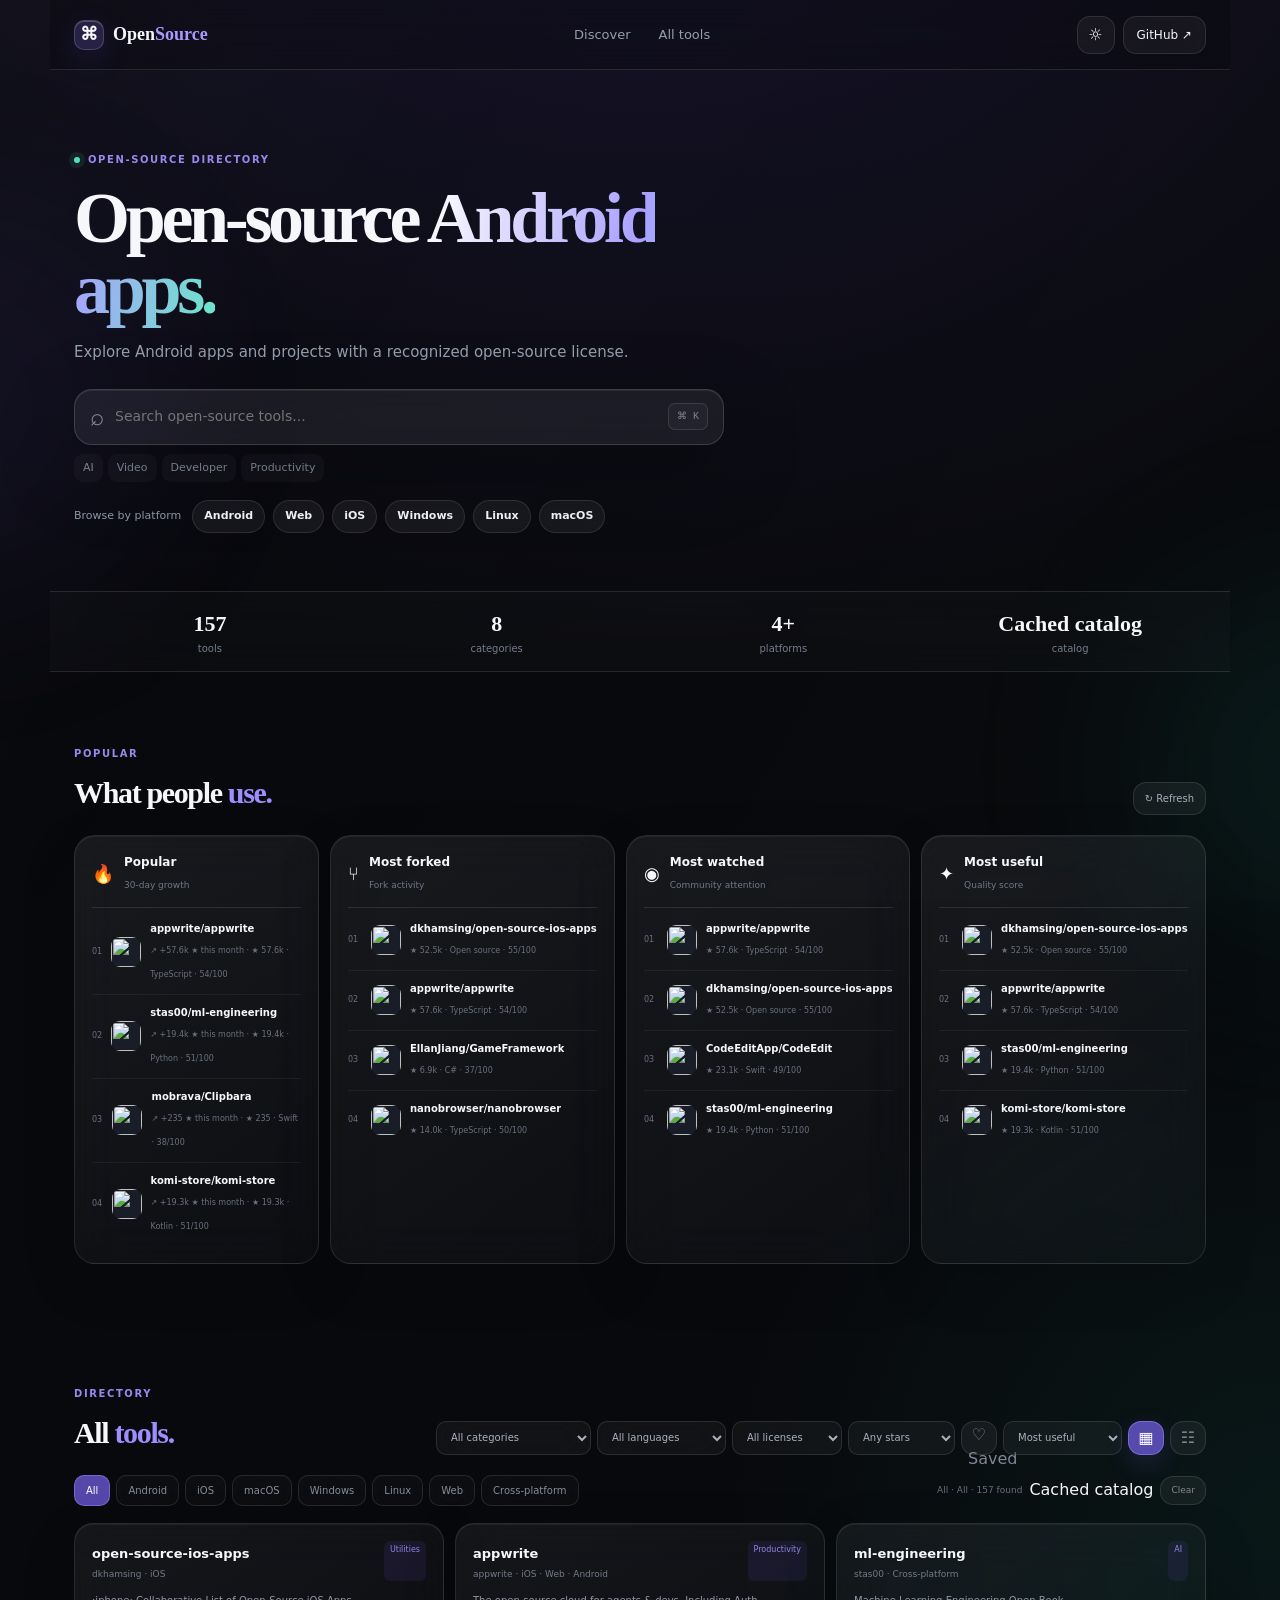
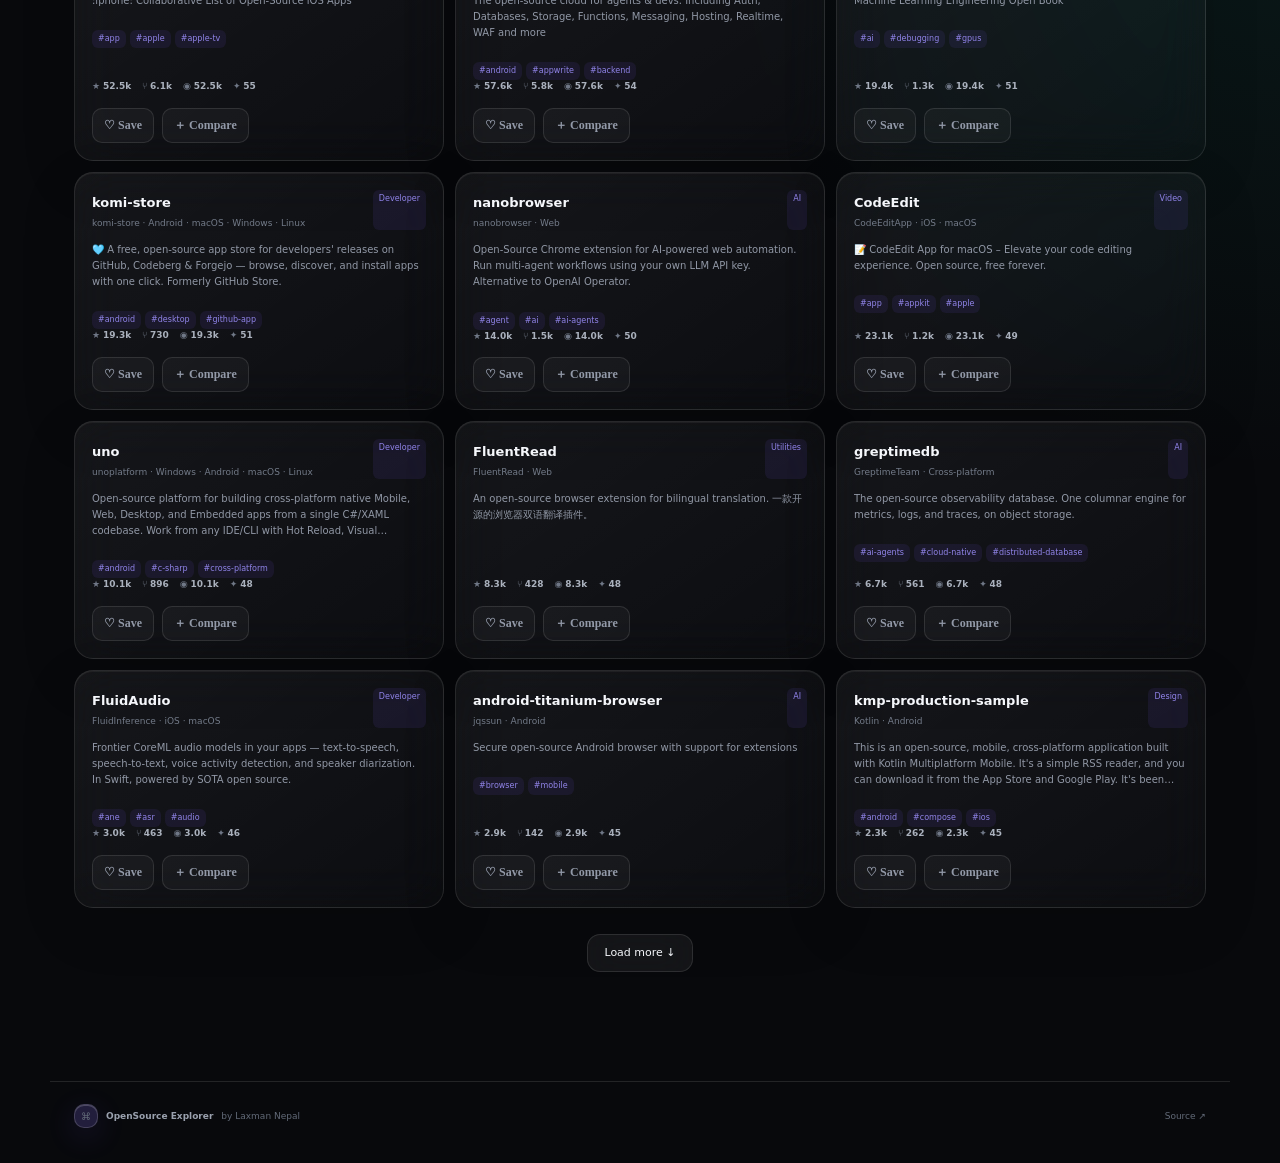
==== android/index.html @ 1f995a2f "feat: add dedicated Android open-source directory page" ====
<!doctype html><html lang="en"><head><meta charset="UTF-8"><meta name="viewport" content="width=device-width,initial-scale=1"><meta name="theme-color" content="#08090c"><meta name="description" content="Explore Android apps and projects with a recognized open-source license."><title>Open-source Android apps — Open Source Explorer</title><link rel="canonical" href="https://laxmannepal.com.np/Open-Source/android/"><link rel="manifest" href="../manifest.webmanifest"><link rel="icon" href="../icon.svg" type="image/svg+xml"><link rel="stylesheet" href="../styles.css"></head><body><div class="ambient ambient-a"></div><div class="ambient ambient-b"></div><header class="topbar"><a class="brand" href="#top"><span class="brand-mark">⌘</span><span>Open<span>Source</span></span></a><nav class="nav desktop-only"><a href="#discover">Discover</a><a href="#all-tools">All tools</a></nav><div class="top-actions"><button id="themeBtn" class="icon-btn" title="Toggle theme">☼</button><a class="github-btn" href="https://github.com/LaxmanNepal/Open-Source" target="_blank" rel="noopener">GitHub ↗</a></div></header><main id="top"><section class="hero" id="discover"><div class="hero-copy"><div class="eyebrow"><span class="pulse"></span> OPEN-SOURCE DIRECTORY</div><h1>Open-source <em>Android apps.</em></h1><p>Explore Android apps and projects with a recognized open-source license.</p><div class="hero-search"><span>⌕</span><input id="searchInput" type="search" placeholder="Search open-source tools..." autocomplete="off"><kbd>⌘ K</kbd></div><div class="quick-tags"><button data-query="AI">AI</button><button data-query="video editing">Video</button><button data-query="developer tools">Developer</button><button data-query="productivity">Productivity</button></div><div class="platform-shortcuts" aria-label="Browse by platform"><span>Browse by platform</span><a href="../android/">Android</a><a href="../web/">Web</a><a href="../ios/">iOS</a><a href="../windows/">Windows</a><a href="../linux/">Linux</a><a href="../macos/">macOS</a></div></div></section><section class="stats-strip"><div><strong id="repoCount">—</strong><span>tools</span></div><div><strong id="categoryCount">—</strong><span>categories</span></div><div><strong>4+</strong><span>platforms</span></div><div><strong id="updateTime">Loading</strong><span>catalog</span></div></section><section class="section spotlight"><div class="section-head"><div><span class="section-kicker">POPULAR</span><h2>What people <span>use.</span></h2></div><button class="refresh" id="refreshBtn">↻ Refresh</button></div><div class="signal-grid"><article class="signal-card"><div class="signal-title"><span>🔥</span><div><b>Popular</b><small>Top repositories</small></div></div><div id="monthlyList" class="mini-list"></div></article><article class="signal-card"><div class="signal-title"><span>⑂</span><div><b>Most forked</b><small>Fork activity</small></div></div><div id="forkList" class="mini-list"></div></article><article class="signal-card"><div class="signal-title"><span>◉</span><div><b>Most watched</b><small>Community attention</small></div></div><div id="watchList" class="mini-list"></div></article><article class="signal-card"><div class="signal-title"><span>✦</span><div><b>Most useful</b><small>Quality score</small></div></div><div id="starList" class="mini-list"></div></article></div></section><section class="section" id="all-tools"><div class="section-head"><div><span class="section-kicker">DIRECTORY</span><h2>All <span>tools.</span></h2></div><div class="view-actions"><select id="categorySelect"><option value="All">All categories</option></select><select id="languageSelect"><option value="All">All languages</option></select><select id="licenseSelect"><option value="All">All licenses</option></select><select id="starsSelect"><option value="All">Any stars</option></select><button id="savedBtn" class="view-btn">♡ Saved</button><select id="sortSelect"><option value="useful">Most useful</option><option value="stars">Most starred</option><option value="updated">Recently active</option><option value="forks">Most forked</option><option value="watchers">Most watched</option></select><button id="gridBtn" class="view-btn active">▦</button><button id="listBtn" class="view-btn">☷</button></div></div><div class="filterbar"><div id="platformFilters" class="filter-group"></div><div id="activeFilter" class="active-filter">All tools</div><span id="sourceBadge" class="source-badge">Loading</span><button id="clearFilters" class="clear-filter">Clear</button></div><div id="directory" class="directory-grid"></div><div id="loadMoreWrap" class="load-more-wrap"><button id="loadMore" class="load-more">Load more <span>↓</span></button></div><div id="emptyState" class="empty-state hidden"><div>⌕</div><h3>No tools found</h3><p>Try another search or clear your filters.</p></div></section></main><footer><div class="footer-brand"><span class="brand-mark">⌘</span><b>OpenSource Explorer</b><span>by Laxman Nepal</span></div><a href="https://github.com/LaxmanNepal/Open-Source" target="_blank" rel="noopener">Source ↗</a></footer><div id="toast" class="toast"></div><script src="../catalog-bootstrap.js"></script><script src="../app.js"></script><script src="../enhancements.js"></script><script src="../analytics.js"></script><script>if('serviceWorker'in navigator)window.addEventListener('load',()=>navigator.serviceWorker.register('../sw.js').catch(()=>{}));</script></body></html>
---- styles.css ----
:root{--bg:#08090c;--panel:rgba(255,255,255,.055);--panel2:rgba(255,255,255,.08);--text:#f5f7fb;--muted:#9299a8;--line:rgba(255,255,255,.11);--accent:#9a87ff;--accent2:#5ee7c4;--shadow:0 24px 80px rgba(0,0,0,.28);--radius:24px}*{box-sizing:border-box}html{scroll-behavior:smooth}body{margin:0;background:radial-gradient(circle at 50% -15%,rgba(124,92,255,.16),transparent 34%),radial-gradient(circle at 100% 55%,rgba(25,211,174,.07),transparent 28%),var(--bg);color:var(--text);font-family:Inter,system-ui,sans-serif;line-height:1.5}body:before{content:"";position:fixed;inset:0;pointer-events:none;background:linear-gradient(120deg,rgba(255,255,255,.018),transparent 35%,rgba(255,255,255,.012));z-index:-2}button,input,select{font:inherit}button{cursor:pointer;color:inherit}a{color:inherit;text-decoration:none}.ambient{position:fixed;width:360px;height:360px;border-radius:50%;filter:blur(110px);opacity:.09;pointer-events:none;z-index:-1}.ambient-a{background:#7c5cff;left:-220px;top:25%}.ambient-b{background:#00c8a0;right:-220px;top:65%}.topbar{height:70px;display:flex;align-items:center;justify-content:space-between;max-width:1180px;margin:auto;padding:0 24px;border-bottom:1px solid var(--line);background:rgba(8,9,12,.28);backdrop-filter:blur(24px);-webkit-backdrop-filter:blur(24px)}.brand{display:flex;align-items:center;gap:9px;font-family:'Space Grotesk';font-weight:700;font-size:18px}.brand>span:last-child span{color:#a99aff}.brand-mark{display:grid;place-items:center;width:30px;height:30px;border:1px solid rgba(255,255,255,.16);border-radius:10px;background:rgba(139,117,255,.2);box-shadow:inset 0 1px rgba(255,255,255,.2),0 8px 30px rgba(124,92,255,.16)}.nav{display:flex;gap:28px;color:#969dac;font-size:13px}.nav a:hover{color:#fff}.top-actions{display:flex;gap:8px;align-items:center}.icon-btn,.github-btn,.refresh,.view-btn,.load-more,.clear-filter{background:rgba(255,255,255,.055);border:1px solid var(--line);border-radius:13px;backdrop-filter:blur(18px);-webkit-backdrop-filter:blur(18px)}.icon-btn{width:38px;height:38px}.github-btn{padding:9px 13px;font-size:12px}.hero{max-width:1180px;margin:0 auto;padding:82px 24px 58px;min-height:405px;display:flex;align-items:center}.hero-copy{width:100%;max-width:790px}.eyebrow,.section-kicker{font-size:10px;font-weight:800;letter-spacing:.16em;color:#9789ed}.eyebrow{display:flex;align-items:center;gap:8px}.pulse{width:6px;height:6px;border-radius:50%;background:#4ce1bc;box-shadow:0 0 0 5px rgba(76,225,188,.09)}h1{font-family:'Space Grotesk';font-size:clamp(44px,6vw,72px);line-height:.98;letter-spacing:-.06em;margin:16px 0 16px;max-width:720px}h1 em{font-style:normal;background:linear-gradient(100deg,#fff,#aaa0ff 58%,#6ce5ca);-webkit-background-clip:text;color:transparent}.hero-copy>p{max-width:570px;color:#969eac;font-size:15px;line-height:1.65;margin:0}.hero-search{margin-top:24px;max-width:650px;height:56px;border:1px solid rgba(255,255,255,.15);background:rgba(255,255,255,.065);border-radius:18px;display:flex;align-items:center;padding:0 15px;box-shadow:var(--shadow),inset 0 1px rgba(255,255,255,.07);backdrop-filter:blur(25px) saturate(135%);-webkit-backdrop-filter:blur(25px) saturate(135%)}.hero-search>span{font-size:24px;color:#89919f}.hero-search input{flex:1;border:0;outline:0;background:transparent;color:#fff;padding:0 11px;font-size:14px}.hero-search kbd{font-size:10px;color:#7e8795;border:1px solid var(--line);border-radius:7px;padding:5px 8px;background:rgba(255,255,255,.035)}.quick-tags{display:flex;gap:5px;flex-wrap:wrap;margin-top:9px}.quick-tags button{background:rgba(255,255,255,.035);border:1px solid transparent;color:#858d9c;font-size:11px;padding:5px 8px;border-radius:9px}.quick-tags button:hover{color:#fff;border-color:var(--line);background:rgba(255,255,255,.07)}.stats-strip{max-width:1180px;margin:0 auto 10px;padding:15px 24px;border-top:1px solid var(--line);border-bottom:1px solid var(--line);display:grid;grid-template-columns:repeat(4,1fr);gap:15px;background:rgba(255,255,255,.018);backdrop-filter:blur(18px);-webkit-backdrop-filter:blur(18px)}.stats-strip div{display:flex;flex-direction:column;align-items:center}.stats-strip strong{font-family:'Space Grotesk';font-size:22px}.stats-strip span{color:#747d8c;font-size:10px;margin-top:1px}.section{max-width:1180px;margin:0 auto;padding:58px 24px}.section-head{display:flex;justify-content:space-between;align-items:end;gap:20px;margin-bottom:20px}.section-head h2{font-family:'Space Grotesk';font-size:30px;letter-spacing:-.045em;margin:6px 0 0}.section-head h2 span{color:#9d8dff}.section-head>p{color:#7e8694;max-width:400px;font-size:12px}.signal-grid{display:grid;grid-template-columns:repeat(4,1fr);gap:11px}.signal-card,.repo-card{border:1px solid rgba(255,255,255,.105);background:linear-gradient(145deg,rgba(255,255,255,.07),rgba(255,255,255,.025));border-radius:21px;box-shadow:inset 0 1px rgba(255,255,255,.055),0 18px 55px rgba(0,0,0,.13);backdrop-filter:blur(24px) saturate(125%);-webkit-backdrop-filter:blur(24px) saturate(125%)}.signal-card{padding:17px;min-height:245px}.signal-title{display:flex;gap:10px;align-items:center;padding-bottom:12px;border-bottom:1px solid var(--line)}.signal-title>span{font-size:18px}.signal-title b{display:block;font-size:12px}.signal-title small{color:#707887;font-size:9px}.mini-list{padding-top:3px}.mini-item{display:flex;gap:9px;align-items:center;padding:10px 0;border-bottom:1px solid rgba(255,255,255,.055)}.mini-item:last-child{border:0}.rank{font-size:9px;color:#646d7c;width:14px}.mini-avatar{width:30px;height:30px;border-radius:9px;background:#191d28;object-fit:cover}.mini-item>div:nth-child(3){min-width:0}.mini-item b{display:block;font-size:10px;white-space:nowrap;overflow:hidden;text-overflow:ellipsis}.mini-item span{font-size:8px;color:#69717f}.loading{height:38px;border-radius:10px;background:linear-gradient(90deg,rgba(255,255,255,.03),rgba(255,255,255,.08),rgba(255,255,255,.03));margin:7px 0;animation:shimmer 1.3s infinite}@keyframes shimmer{50%{opacity:.45}}.refresh{padding:8px 11px;font-size:10px;color:#a5adba}.view-actions{display:flex;gap:6px;flex-wrap:wrap}.view-btn{width:36px;height:34px;color:#7f8795}.view-btn.active{background:rgba(117,96,232,.72);color:#fff;border-color:rgba(157,141,255,.5);box-shadow:0 8px 24px rgba(117,96,232,.18)}.view-actions select{height:34px;background:rgba(255,255,255,.045);border:1px solid var(--line);color:#aab1bc;border-radius:10px;padding:0 10px;font-size:10px;backdrop-filter:blur(18px);-webkit-backdrop-filter:blur(18px)}.filterbar{display:flex;align-items:center;gap:7px;margin-bottom:17px;overflow:auto}.filter-group{display:flex;gap:6px}.filter-chip{white-space:nowrap;padding:7px 11px;border:1px solid var(--line);background:rgba(255,255,255,.025);color:#858d9b;border-radius:10px;font-size:10px;backdrop-filter:blur(15px)}.filter-chip.active{background:rgba(117,96,232,.72);border-color:rgba(157,141,255,.45);color:#fff}.active-filter{margin-left:auto;color:#666f7f;font-size:9px;white-space:nowrap}.clear-filter{padding:7px 10px;font-size:9px;color:#888}.directory-grid{display:grid;grid-template-columns:repeat(3,1fr);gap:11px}.repo-card{border-radius:19px;padding:17px;background:linear-gradient(145deg,rgba(255,255,255,.06),rgba(255,255,255,.02));min-height:205px;display:flex;flex-direction:column;transition:.22s}.repo-card:hover,.signal-card:hover{transform:translateY(-2px);border-color:rgba(255,255,255,.19);background:linear-gradient(145deg,rgba(255,255,255,.085),rgba(255,255,255,.03))}.repo-top{display:flex;justify-content:space-between;gap:9px}.repo-name{font-size:13px;font-weight:700;overflow:hidden;text-overflow:ellipsis;white-space:nowrap}.repo-owner{color:#737b89;font-size:9px;margin-top:3px}.repo-desc{color:#9198a6;font-size:10px;line-height:1.6;margin:12px 0;display:-webkit-box;-webkit-line-clamp:3;-webkit-box-orient:vertical;overflow:hidden}.repo-meta{display:flex;gap:11px;flex-wrap:wrap;color:#6f7786;font-size:9px;margin-top:auto}.repo-meta b{color:#aab1bd;font-weight:600}.repo-tags{display:flex;gap:4px;flex-wrap:wrap;margin-top:9px}.repo-tag{padding:3px 6px;border-radius:6px;background:rgba(124,92,255,.09);color:#9184e9;font-size:8px}.year-label{display:none}.directory-list .repo-card{display:grid;grid-template-columns:1.2fr 2fr auto;align-items:center;min-height:100px;gap:17px}.directory-list .repo-desc{margin:0}.load-more-wrap{text-align:center;padding:26px}.load-more{padding:10px 16px;font-size:11px}.empty-state{text-align:center;padding:65px}.empty-state>div{font-size:40px}.empty-state h3{margin:8px 0}.empty-state p{color:#737b88;font-size:11px}.hidden{display:none!important}footer{max-width:1180px;margin:25px auto 0;padding:22px 24px 35px;border-top:1px solid var(--line);display:flex;justify-content:space-between;align-items:center;color:#626a78;font-size:9px;gap:18px}.footer-brand{display:flex;align-items:center;gap:8px}.footer-brand b{color:#9aa1ae}.footer-brand .brand-mark{width:24px;height:24px;font-size:10px}.toast{position:fixed;left:50%;bottom:22px;transform:translate(-50%,20px);opacity:0;background:rgba(245,246,250,.9);color:#111;padding:9px 14px;border-radius:11px;font-size:10px;transition:.25s;pointer-events:none;z-index:5;backdrop-filter:blur(18px)}.toast.show{opacity:1;transform:translate(-50%,0)}.light{--bg:#edf0f6;--text:#12151c;--muted:#687080;--line:rgba(20,25,35,.1)}.light body{background:radial-gradient(circle at 50% -15%,rgba(124,92,255,.12),transparent 34%),var(--bg)}.light .topbar,.light .hero-search,.light .stats-strip,.light .signal-card,.light .repo-card,.light .view-actions select,.light .filter-chip{background:rgba(255,255,255,.48);border-color:rgba(20,25,35,.09)}.light .hero-search input{color:#111}.light .nav a:hover{color:#111}@media(max-width:900px){.hero{padding-top:65px}.signal-grid{grid-template-columns:repeat(2,1fr)}.directory-grid{grid-template-columns:repeat(2,1fr)}.desktop-only{display:none}.stats-strip{grid-template-columns:repeat(2,1fr)}}@media(max-width:600px){.topbar{height:62px;padding:0 15px}.github-btn{padding:8px 10px}.hero{padding:52px 15px 42px;min-height:340px}.hero h1{font-size:45px}.hero-copy>p{font-size:13px}.hero-search{height:53px;margin-top:20px}.hero-search kbd{display:none}.section{padding:44px 15px}.section-head{align-items:start;flex-direction:column;margin-bottom:17px}.section-head h2{font-size:26px}.signal-grid,.directory-grid{grid-template-columns:1fr}.stats-strip{margin-bottom:0;padding:15px;gap:14px}.stats-strip strong{font-size:20px}.filterbar{padding-bottom:2px}.active-filter{display:none}.view-actions select{max-width:125px}.directory-list .repo-card{display:flex;min-height:200px}.directory-list .repo-desc{margin:12px 0}.repo-card{min-height:215px}footer{padding:22px 15px 30px;align-items:flex-start;flex-direction:column}.footer-brand{flex-wrap:wrap}}
.platform-shortcuts{display:flex;align-items:center;gap:8px;flex-wrap:wrap;margin-top:18px}.platform-shortcuts>span{font-size:11px;color:var(--muted);margin-right:3px}.platform-shortcuts a{display:inline-flex;align-items:center;border:1px solid var(--line);border-radius:999px;padding:7px 11px;font-size:11px;font-weight:700;color:var(--text);background:var(--panel)}.platform-shortcuts a:hover{border-color:var(--accent);background:var(--panel2)}
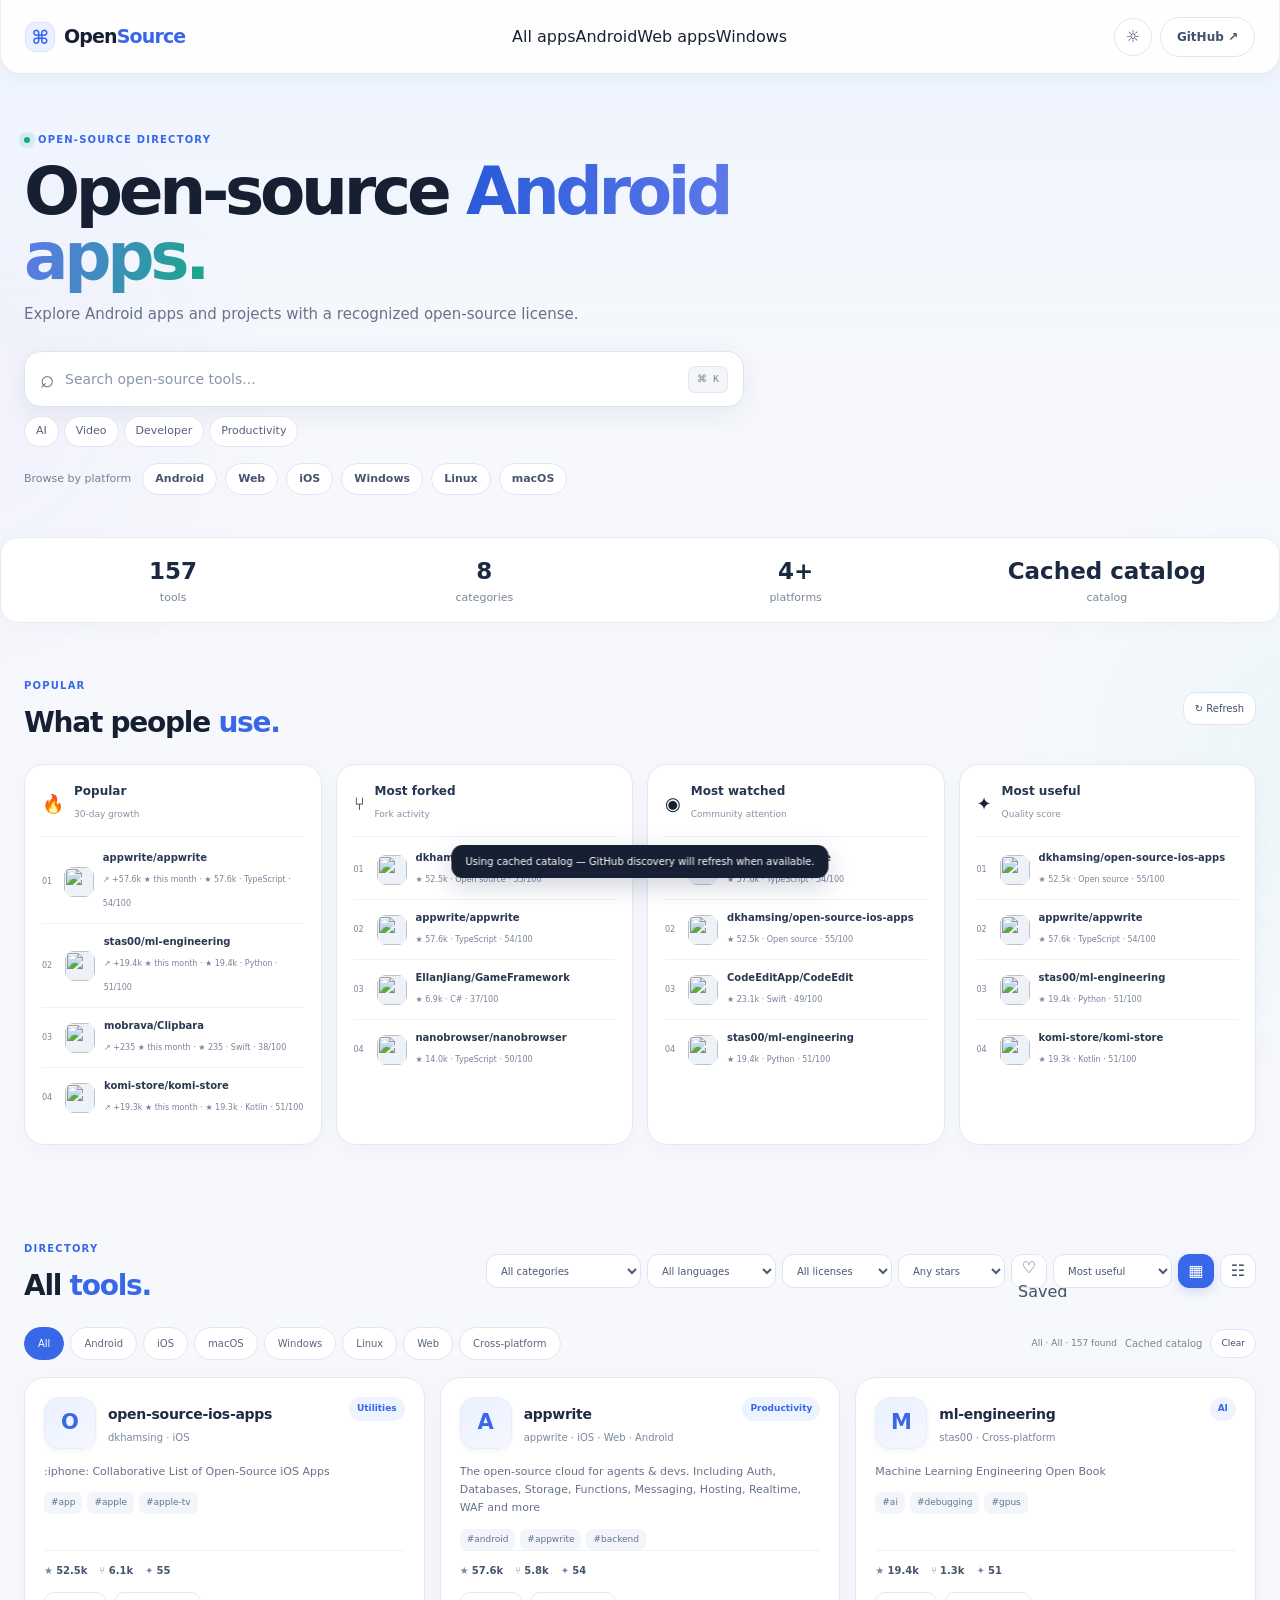
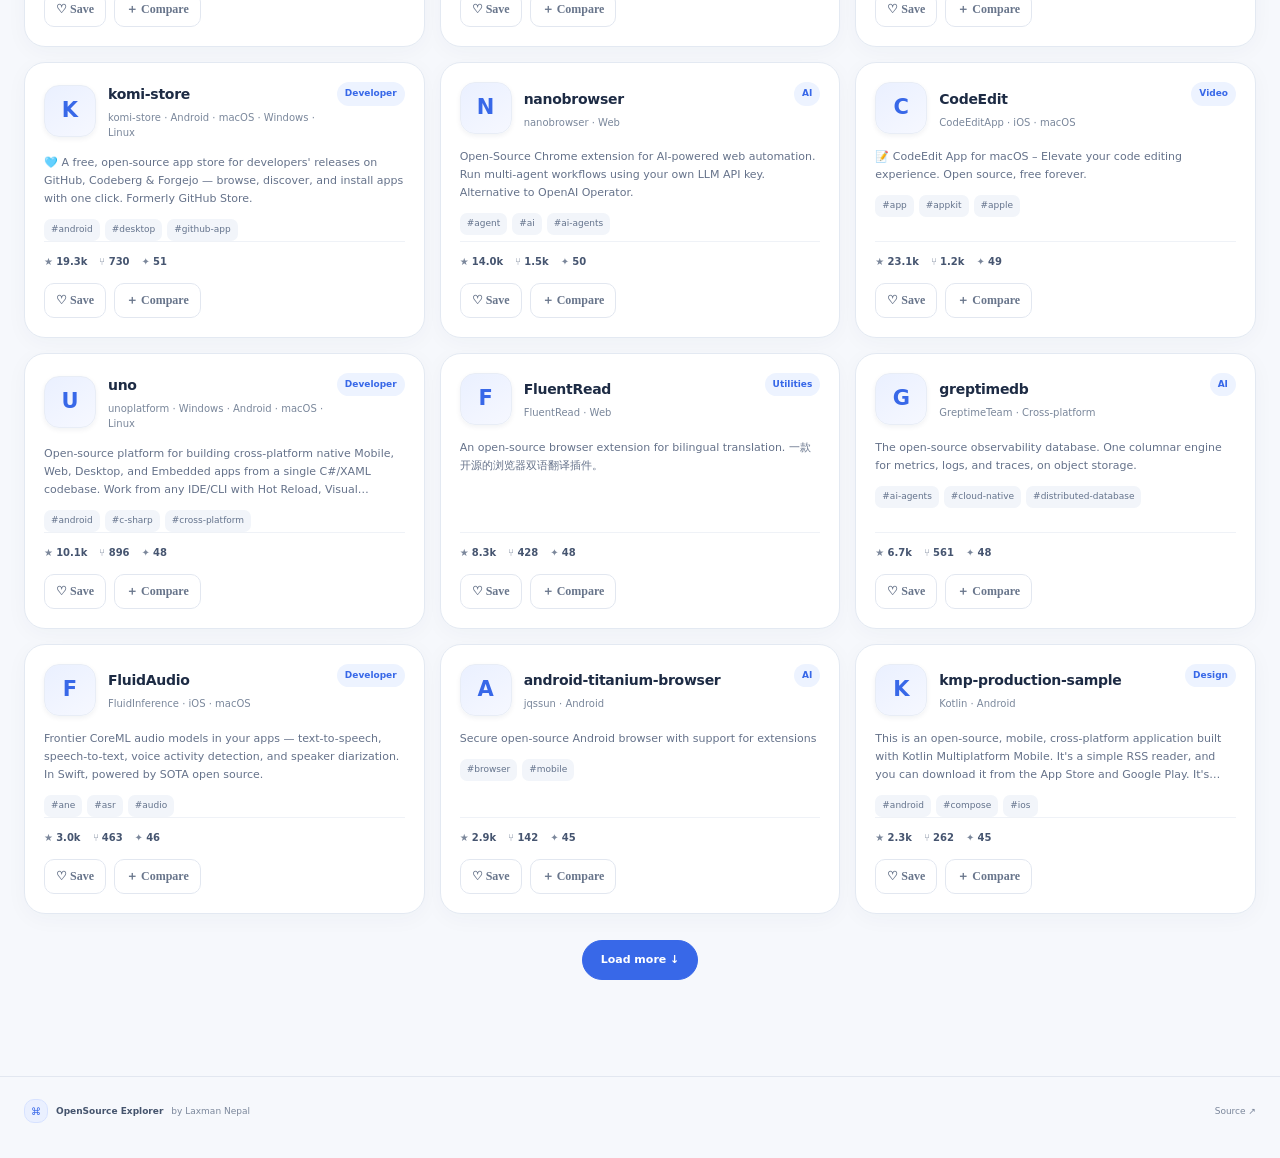
==== commit 8a99ac8e: "Add dedicated Android, web and Windows store tabs" ====
--- a/android/index.html
+++ b/android/index.html
@@ -1 +1 @@
-<!doctype html><html lang="en"><head><meta charset="UTF-8"><meta name="viewport" content="width=device-width,initial-scale=1"><meta name="theme-color" content="#08090c"><meta name="description" content="Explore Android apps and projects with a recognized open-source license."><title>Open-source Android apps — Open Source Explorer</title><link rel="canonical" href="https://laxmannepal.com.np/Open-Source/android/"><link rel="manifest" href="../manifest.webmanifest"><link rel="icon" href="../icon.svg" type="image/svg+xml"><link rel="stylesheet" href="../styles.css"></head><body><div class="ambient ambient-a"></div><div class="ambient ambient-b"></div><header class="topbar"><a class="brand" href="#top"><span class="brand-mark">⌘</span><span>Open<span>Source</span></span></a><nav class="nav desktop-only"><a href="#discover">Discover</a><a href="#all-tools">All tools</a></nav><div class="top-actions"><button id="themeBtn" class="icon-btn" title="Toggle theme">☼</button><a class="github-btn" href="https://github.com/LaxmanNepal/Open-Source" target="_blank" rel="noopener">GitHub ↗</a></div></header><main id="top"><section class="hero" id="discover"><div class="hero-copy"><div class="eyebrow"><span class="pulse"></span> OPEN-SOURCE DIRECTORY</div><h1>Open-source <em>Android apps.</em></h1><p>Explore Android apps and projects with a recognized open-source license.</p><div class="hero-search"><span>⌕</span><input id="searchInput" type="search" placeholder="Search open-source tools..." autocomplete="off"><kbd>⌘ K</kbd></div><div class="quick-tags"><button data-query="AI">AI</button><button data-query="video editing">Video</button><button data-query="developer tools">Developer</button><button data-query="productivity">Productivity</button></div><div class="platform-shortcuts" aria-label="Browse by platform"><span>Browse by platform</span><a href="../android/">Android</a><a href="../web/">Web</a><a href="../ios/">iOS</a><a href="../windows/">Windows</a><a href="../linux/">Linux</a><a href="../macos/">macOS</a></div></div></section><section class="stats-strip"><div><strong id="repoCount">—</strong><span>tools</span></div><div><strong id="categoryCount">—</strong><span>categories</span></div><div><strong>4+</strong><span>platforms</span></div><div><strong id="updateTime">Loading</strong><span>catalog</span></div></section><section class="section spotlight"><div class="section-head"><div><span class="section-kicker">POPULAR</span><h2>What people <span>use.</span></h2></div><button class="refresh" id="refreshBtn">↻ Refresh</button></div><div class="signal-grid"><article class="signal-card"><div class="signal-title"><span>🔥</span><div><b>Popular</b><small>Top repositories</small></div></div><div id="monthlyList" class="mini-list"></div></article><article class="signal-card"><div class="signal-title"><span>⑂</span><div><b>Most forked</b><small>Fork activity</small></div></div><div id="forkList" class="mini-list"></div></article><article class="signal-card"><div class="signal-title"><span>◉</span><div><b>Most watched</b><small>Community attention</small></div></div><div id="watchList" class="mini-list"></div></article><article class="signal-card"><div class="signal-title"><span>✦</span><div><b>Most useful</b><small>Quality score</small></div></div><div id="starList" class="mini-list"></div></article></div></section><section class="section" id="all-tools"><div class="section-head"><div><span class="section-kicker">DIRECTORY</span><h2>All <span>tools.</span></h2></div><div class="view-actions"><select id="categorySelect"><option value="All">All categories</option></select><select id="languageSelect"><option value="All">All languages</option></select><select id="licenseSelect"><option value="All">All licenses</option></select><select id="starsSelect"><option value="All">Any stars</option></select><button id="savedBtn" class="view-btn">♡ Saved</button><select id="sortSelect"><option value="useful">Most useful</option><option value="stars">Most starred</option><option value="updated">Recently active</option><option value="forks">Most forked</option><option value="watchers">Most watched</option></select><button id="gridBtn" class="view-btn active">▦</button><button id="listBtn" class="view-btn">☷</button></div></div><div class="filterbar"><div id="platformFilters" class="filter-group"></div><div id="activeFilter" class="active-filter">All tools</div><span id="sourceBadge" class="source-badge">Loading</span><button id="clearFilters" class="clear-filter">Clear</button></div><div id="directory" class="directory-grid"></div><div id="loadMoreWrap" class="load-more-wrap"><button id="loadMore" class="load-more">Load more <span>↓</span></button></div><div id="emptyState" class="empty-state hidden"><div>⌕</div><h3>No tools found</h3><p>Try another search or clear your filters.</p></div></section></main><footer><div class="footer-brand"><span class="brand-mark">⌘</span><b>OpenSource Explorer</b><span>by Laxman Nepal</span></div><a href="https://github.com/LaxmanNepal/Open-Source" target="_blank" rel="noopener">Source ↗</a></footer><div id="toast" class="toast"></div><script src="../catalog-bootstrap.js"></script><script src="../app.js"></script><script src="../enhancements.js"></script><script src="../analytics.js"></script><script>if('serviceWorker'in navigator)window.addEventListener('load',()=>navigator.serviceWorker.register('../sw.js').catch(()=>{}));</script></body></html>+<!doctype html><html lang="en"><head><meta charset="UTF-8"><meta name="viewport" content="width=device-width,initial-scale=1"><meta name="theme-color" content="#f6f8fc"><meta name="description" content="Explore Android apps and projects with a recognized open-source license."><title>Open-source Android apps — Open Source Explorer</title><link rel="canonical" href="https://laxmannepal.com.np/Open-Source/android/"><link rel="manifest" href="../manifest.webmanifest"><link rel="icon" href="../icon.svg" type="image/svg+xml"><link rel="stylesheet" href="../styles.css"></head><body><div class="ambient ambient-a"></div><div class="ambient ambient-b"></div><header class="topbar"><a class="brand" href="#top"><span class="brand-mark">⌘</span><span>Open<span>Source</span></span></a><nav class="store-tabs" aria-label="Browse apps"><a class="store-tab store-tab-all" href="../">All apps</a><a class="store-tab" data-store-platform="Android" href="../android/">Android</a><a class="store-tab" data-store-platform="Web" href="../web/">Web apps</a><a class="store-tab" data-store-platform="Windows" href="../windows/">Windows</a></nav><div class="top-actions"><button id="themeBtn" class="icon-btn" title="Toggle theme">☼</button><a class="github-btn" href="https://github.com/LaxmanNepal/Open-Source" target="_blank" rel="noopener">GitHub ↗</a></div></header><main id="top"><section class="hero" id="discover"><div class="hero-copy"><div class="eyebrow"><span class="pulse"></span> OPEN-SOURCE DIRECTORY</div><h1>Open-source <em>Android apps.</em></h1><p>Explore Android apps and projects with a recognized open-source license.</p><div class="hero-search"><span>⌕</span><input id="searchInput" type="search" placeholder="Search open-source tools..." autocomplete="off"><kbd>⌘ K</kbd></div><div class="quick-tags"><button data-query="AI">AI</button><button data-query="video editing">Video</button><button data-query="developer tools">Developer</button><button data-query="productivity">Productivity</button></div><div class="platform-shortcuts" aria-label="Browse by platform"><span>Browse by platform</span><a href="../android/">Android</a><a href="../web/">Web</a><a href="../ios/">iOS</a><a href="../windows/">Windows</a><a href="../linux/">Linux</a><a href="../macos/">macOS</a></div></div></section><section class="stats-strip"><div><strong id="repoCount">—</strong><span>tools</span></div><div><strong id="categoryCount">—</strong><span>categories</span></div><div><strong>4+</strong><span>platforms</span></div><div><strong id="updateTime">Loading</strong><span>catalog</span></div></section><section class="section spotlight"><div class="section-head"><div><span class="section-kicker">POPULAR</span><h2>What people <span>use.</span></h2></div><button class="refresh" id="refreshBtn">↻ Refresh</button></div><div class="signal-grid"><article class="signal-card"><div class="signal-title"><span>🔥</span><div><b>Popular</b><small>Top repositories</small></div></div><div id="monthlyList" class="mini-list"></div></article><article class="signal-card"><div class="signal-title"><span>⑂</span><div><b>Most forked</b><small>Fork activity</small></div></div><div id="forkList" class="mini-list"></div></article><article class="signal-card"><div class="signal-title"><span>◉</span><div><b>Most watched</b><small>Community attention</small></div></div><div id="watchList" class="mini-list"></div></article><article class="signal-card"><div class="signal-title"><span>✦</span><div><b>Most useful</b><small>Quality score</small></div></div><div id="starList" class="mini-list"></div></article></div></section><section class="section" id="all-tools"><div class="section-head"><div><span class="section-kicker">DIRECTORY</span><h2>All <span>tools.</span></h2></div><div class="view-actions"><select id="categorySelect"><option value="All">All categories</option></select><select id="languageSelect"><option value="All">All languages</option></select><select id="licenseSelect"><option value="All">All licenses</option></select><select id="starsSelect"><option value="All">Any stars</option></select><button id="savedBtn" class="view-btn">♡ Saved</button><select id="sortSelect"><option value="useful">Most useful</option><option value="stars">Most starred</option><option value="updated">Recently active</option><option value="forks">Most forked</option><option value="watchers">Most watched</option></select><button id="gridBtn" class="view-btn active">▦</button><button id="listBtn" class="view-btn">☷</button></div></div><div class="filterbar"><div id="platformFilters" class="filter-group"></div><div id="activeFilter" class="active-filter">All tools</div><span id="sourceBadge" class="source-badge">Loading</span><button id="clearFilters" class="clear-filter">Clear</button></div><div id="directory" class="directory-grid"></div><div id="loadMoreWrap" class="load-more-wrap"><button id="loadMore" class="load-more">Load more <span>↓</span></button></div><div id="emptyState" class="empty-state hidden"><div>⌕</div><h3>No tools found</h3><p>Try another search or clear your filters.</p></div></section></main><footer><div class="footer-brand"><span class="brand-mark">⌘</span><b>OpenSource Explorer</b><span>by Laxman Nepal</span></div><a href="https://github.com/LaxmanNepal/Open-Source" target="_blank" rel="noopener">Source ↗</a></footer><div id="toast" class="toast"></div><script src="../catalog-bootstrap.js"></script><script src="../app.js"></script><script src="../enhancements.js"></script><script src="../analytics.js"></script><script>if('serviceWorker'in navigator)window.addEventListener('load',()=>navigator.serviceWorker.register('../sw.js').catch(()=>{}));</script></body></html>
--- a/styles.css
+++ b/styles.css
@@ -1,2 +1,68 @@
 :root{--bg:#08090c;--panel:rgba(255,255,255,.055);--panel2:rgba(255,255,255,.08);--text:#f5f7fb;--muted:#9299a8;--line:rgba(255,255,255,.11);--accent:#9a87ff;--accent2:#5ee7c4;--shadow:0 24px 80px rgba(0,0,0,.28);--radius:24px}*{box-sizing:border-box}html{scroll-behavior:smooth}body{margin:0;background:radial-gradient(circle at 50% -15%,rgba(124,92,255,.16),transparent 34%),radial-gradient(circle at 100% 55%,rgba(25,211,174,.07),transparent 28%),var(--bg);color:var(--text);font-family:Inter,system-ui,sans-serif;line-height:1.5}body:before{content:"";position:fixed;inset:0;pointer-events:none;background:linear-gradient(120deg,rgba(255,255,255,.018),transparent 35%,rgba(255,255,255,.012));z-index:-2}button,input,select{font:inherit}button{cursor:pointer;color:inherit}a{color:inherit;text-decoration:none}.ambient{position:fixed;width:360px;height:360px;border-radius:50%;filter:blur(110px);opacity:.09;pointer-events:none;z-index:-1}.ambient-a{background:#7c5cff;left:-220px;top:25%}.ambient-b{background:#00c8a0;right:-220px;top:65%}.topbar{height:70px;display:flex;align-items:center;justify-content:space-between;max-width:1180px;margin:auto;padding:0 24px;border-bottom:1px solid var(--line);background:rgba(8,9,12,.28);backdrop-filter:blur(24px);-webkit-backdrop-filter:blur(24px)}.brand{display:flex;align-items:center;gap:9px;font-family:'Space Grotesk';font-weight:700;font-size:18px}.brand>span:last-child span{color:#a99aff}.brand-mark{display:grid;place-items:center;width:30px;height:30px;border:1px solid rgba(255,255,255,.16);border-radius:10px;background:rgba(139,117,255,.2);box-shadow:inset 0 1px rgba(255,255,255,.2),0 8px 30px rgba(124,92,255,.16)}.nav{display:flex;gap:28px;color:#969dac;font-size:13px}.nav a:hover{color:#fff}.top-actions{display:flex;gap:8px;align-items:center}.icon-btn,.github-btn,.refresh,.view-btn,.load-more,.clear-filter{background:rgba(255,255,255,.055);border:1px solid var(--line);border-radius:13px;backdrop-filter:blur(18px);-webkit-backdrop-filter:blur(18px)}.icon-btn{width:38px;height:38px}.github-btn{padding:9px 13px;font-size:12px}.hero{max-width:1180px;margin:0 auto;padding:82px 24px 58px;min-height:405px;display:flex;align-items:center}.hero-copy{width:100%;max-width:790px}.eyebrow,.section-kicker{font-size:10px;font-weight:800;letter-spacing:.16em;color:#9789ed}.eyebrow{display:flex;align-items:center;gap:8px}.pulse{width:6px;height:6px;border-radius:50%;background:#4ce1bc;box-shadow:0 0 0 5px rgba(76,225,188,.09)}h1{font-family:'Space Grotesk';font-size:clamp(44px,6vw,72px);line-height:.98;letter-spacing:-.06em;margin:16px 0 16px;max-width:720px}h1 em{font-style:normal;background:linear-gradient(100deg,#fff,#aaa0ff 58%,#6ce5ca);-webkit-background-clip:text;color:transparent}.hero-copy>p{max-width:570px;color:#969eac;font-size:15px;line-height:1.65;margin:0}.hero-search{margin-top:24px;max-width:650px;height:56px;border:1px solid rgba(255,255,255,.15);background:rgba(255,255,255,.065);border-radius:18px;display:flex;align-items:center;padding:0 15px;box-shadow:var(--shadow),inset 0 1px rgba(255,255,255,.07);backdrop-filter:blur(25px) saturate(135%);-webkit-backdrop-filter:blur(25px) saturate(135%)}.hero-search>span{font-size:24px;color:#89919f}.hero-search input{flex:1;border:0;outline:0;background:transparent;color:#fff;padding:0 11px;font-size:14px}.hero-search kbd{font-size:10px;color:#7e8795;border:1px solid var(--line);border-radius:7px;padding:5px 8px;background:rgba(255,255,255,.035)}.quick-tags{display:flex;gap:5px;flex-wrap:wrap;margin-top:9px}.quick-tags button{background:rgba(255,255,255,.035);border:1px solid transparent;color:#858d9c;font-size:11px;padding:5px 8px;border-radius:9px}.quick-tags button:hover{color:#fff;border-color:var(--line);background:rgba(255,255,255,.07)}.stats-strip{max-width:1180px;margin:0 auto 10px;padding:15px 24px;border-top:1px solid var(--line);border-bottom:1px solid var(--line);display:grid;grid-template-columns:repeat(4,1fr);gap:15px;background:rgba(255,255,255,.018);backdrop-filter:blur(18px);-webkit-backdrop-filter:blur(18px)}.stats-strip div{display:flex;flex-direction:column;align-items:center}.stats-strip strong{font-family:'Space Grotesk';font-size:22px}.stats-strip span{color:#747d8c;font-size:10px;margin-top:1px}.section{max-width:1180px;margin:0 auto;padding:58px 24px}.section-head{display:flex;justify-content:space-between;align-items:end;gap:20px;margin-bottom:20px}.section-head h2{font-family:'Space Grotesk';font-size:30px;letter-spacing:-.045em;margin:6px 0 0}.section-head h2 span{color:#9d8dff}.section-head>p{color:#7e8694;max-width:400px;font-size:12px}.signal-grid{display:grid;grid-template-columns:repeat(4,1fr);gap:11px}.signal-card,.repo-card{border:1px solid rgba(255,255,255,.105);background:linear-gradient(145deg,rgba(255,255,255,.07),rgba(255,255,255,.025));border-radius:21px;box-shadow:inset 0 1px rgba(255,255,255,.055),0 18px 55px rgba(0,0,0,.13);backdrop-filter:blur(24px) saturate(125%);-webkit-backdrop-filter:blur(24px) saturate(125%)}.signal-card{padding:17px;min-height:245px}.signal-title{display:flex;gap:10px;align-items:center;padding-bottom:12px;border-bottom:1px solid var(--line)}.signal-title>span{font-size:18px}.signal-title b{display:block;font-size:12px}.signal-title small{color:#707887;font-size:9px}.mini-list{padding-top:3px}.mini-item{display:flex;gap:9px;align-items:center;padding:10px 0;border-bottom:1px solid rgba(255,255,255,.055)}.mini-item:last-child{border:0}.rank{font-size:9px;color:#646d7c;width:14px}.mini-avatar{width:30px;height:30px;border-radius:9px;background:#191d28;object-fit:cover}.mini-item>div:nth-child(3){min-width:0}.mini-item b{display:block;font-size:10px;white-space:nowrap;overflow:hidden;text-overflow:ellipsis}.mini-item span{font-size:8px;color:#69717f}.loading{height:38px;border-radius:10px;background:linear-gradient(90deg,rgba(255,255,255,.03),rgba(255,255,255,.08),rgba(255,255,255,.03));margin:7px 0;animation:shimmer 1.3s infinite}@keyframes shimmer{50%{opacity:.45}}.refresh{padding:8px 11px;font-size:10px;color:#a5adba}.view-actions{display:flex;gap:6px;flex-wrap:wrap}.view-btn{width:36px;height:34px;color:#7f8795}.view-btn.active{background:rgba(117,96,232,.72);color:#fff;border-color:rgba(157,141,255,.5);box-shadow:0 8px 24px rgba(117,96,232,.18)}.view-actions select{height:34px;background:rgba(255,255,255,.045);border:1px solid var(--line);color:#aab1bc;border-radius:10px;padding:0 10px;font-size:10px;backdrop-filter:blur(18px);-webkit-backdrop-filter:blur(18px)}.filterbar{display:flex;align-items:center;gap:7px;margin-bottom:17px;overflow:auto}.filter-group{display:flex;gap:6px}.filter-chip{white-space:nowrap;padding:7px 11px;border:1px solid var(--line);background:rgba(255,255,255,.025);color:#858d9b;border-radius:10px;font-size:10px;backdrop-filter:blur(15px)}.filter-chip.active{background:rgba(117,96,232,.72);border-color:rgba(157,141,255,.45);color:#fff}.active-filter{margin-left:auto;color:#666f7f;font-size:9px;white-space:nowrap}.clear-filter{padding:7px 10px;font-size:9px;color:#888}.directory-grid{display:grid;grid-template-columns:repeat(3,1fr);gap:11px}.repo-card{border-radius:19px;padding:17px;background:linear-gradient(145deg,rgba(255,255,255,.06),rgba(255,255,255,.02));min-height:205px;display:flex;flex-direction:column;transition:.22s}.repo-card:hover,.signal-card:hover{transform:translateY(-2px);border-color:rgba(255,255,255,.19);background:linear-gradient(145deg,rgba(255,255,255,.085),rgba(255,255,255,.03))}.repo-top{display:flex;justify-content:space-between;gap:9px}.repo-name{font-size:13px;font-weight:700;overflow:hidden;text-overflow:ellipsis;white-space:nowrap}.repo-owner{color:#737b89;font-size:9px;margin-top:3px}.repo-desc{color:#9198a6;font-size:10px;line-height:1.6;margin:12px 0;display:-webkit-box;-webkit-line-clamp:3;-webkit-box-orient:vertical;overflow:hidden}.repo-meta{display:flex;gap:11px;flex-wrap:wrap;color:#6f7786;font-size:9px;margin-top:auto}.repo-meta b{color:#aab1bd;font-weight:600}.repo-tags{display:flex;gap:4px;flex-wrap:wrap;margin-top:9px}.repo-tag{padding:3px 6px;border-radius:6px;background:rgba(124,92,255,.09);color:#9184e9;font-size:8px}.year-label{display:none}.directory-list .repo-card{display:grid;grid-template-columns:1.2fr 2fr auto;align-items:center;min-height:100px;gap:17px}.directory-list .repo-desc{margin:0}.load-more-wrap{text-align:center;padding:26px}.load-more{padding:10px 16px;font-size:11px}.empty-state{text-align:center;padding:65px}.empty-state>div{font-size:40px}.empty-state h3{margin:8px 0}.empty-state p{color:#737b88;font-size:11px}.hidden{display:none!important}footer{max-width:1180px;margin:25px auto 0;padding:22px 24px 35px;border-top:1px solid var(--line);display:flex;justify-content:space-between;align-items:center;color:#626a78;font-size:9px;gap:18px}.footer-brand{display:flex;align-items:center;gap:8px}.footer-brand b{color:#9aa1ae}.footer-brand .brand-mark{width:24px;height:24px;font-size:10px}.toast{position:fixed;left:50%;bottom:22px;transform:translate(-50%,20px);opacity:0;background:rgba(245,246,250,.9);color:#111;padding:9px 14px;border-radius:11px;font-size:10px;transition:.25s;pointer-events:none;z-index:5;backdrop-filter:blur(18px)}.toast.show{opacity:1;transform:translate(-50%,0)}.light{--bg:#edf0f6;--text:#12151c;--muted:#687080;--line:rgba(20,25,35,.1)}.light body{background:radial-gradient(circle at 50% -15%,rgba(124,92,255,.12),transparent 34%),var(--bg)}.light .topbar,.light .hero-search,.light .stats-strip,.light .signal-card,.light .repo-card,.light .view-actions select,.light .filter-chip{background:rgba(255,255,255,.48);border-color:rgba(20,25,35,.09)}.light .hero-search input{color:#111}.light .nav a:hover{color:#111}@media(max-width:900px){.hero{padding-top:65px}.signal-grid{grid-template-columns:repeat(2,1fr)}.directory-grid{grid-template-columns:repeat(2,1fr)}.desktop-only{display:none}.stats-strip{grid-template-columns:repeat(2,1fr)}}@media(max-width:600px){.topbar{height:62px;padding:0 15px}.github-btn{padding:8px 10px}.hero{padding:52px 15px 42px;min-height:340px}.hero h1{font-size:45px}.hero-copy>p{font-size:13px}.hero-search{height:53px;margin-top:20px}.hero-search kbd{display:none}.section{padding:44px 15px}.section-head{align-items:start;flex-direction:column;margin-bottom:17px}.section-head h2{font-size:26px}.signal-grid,.directory-grid{grid-template-columns:1fr}.stats-strip{margin-bottom:0;padding:15px;gap:14px}.stats-strip strong{font-size:20px}.filterbar{padding-bottom:2px}.active-filter{display:none}.view-actions select{max-width:125px}.directory-list .repo-card{display:flex;min-height:200px}.directory-list .repo-desc{margin:12px 0}.repo-card{min-height:215px}footer{padding:22px 15px 30px;align-items:flex-start;flex-direction:column}.footer-brand{flex-wrap:wrap}}
 .platform-shortcuts{display:flex;align-items:center;gap:8px;flex-wrap:wrap;margin-top:18px}.platform-shortcuts>span{font-size:11px;color:var(--muted);margin-right:3px}.platform-shortcuts a{display:inline-flex;align-items:center;border:1px solid var(--line);border-radius:999px;padding:7px 11px;font-size:11px;font-weight:700;color:var(--text);background:var(--panel)}.platform-shortcuts a:hover{border-color:var(--accent);background:var(--panel2)}
+
+
+/* Storefront UI refresh: bright, clean, app-first layout */
+:root{--bg:#f6f8fc;--panel:#fff;--panel2:#eef3ff;--text:#172033;--muted:#68758b;--line:#e2e7f0;--accent:#3868e8;--accent2:#19a887;--shadow:0 8px 28px rgba(25,43,77,.07);--radius:22px}
+body{background:#f6f8fc;color:#172033;font-family:Inter,ui-sans-serif,system-ui,-apple-system,BlinkMacSystemFont,"Segoe UI",sans-serif}
+body:before{background:linear-gradient(180deg,#edf3ff 0,rgba(246,248,252,0) 360px)}
+.ambient{opacity:.045}
+.topbar{max-width:1320px;height:74px;background:rgba(255,255,255,.9);border:1px solid #e7ebf3;border-top:0;border-radius:0 0 20px 20px;color:#172033;box-shadow:0 5px 22px rgba(20,35,70,.035)}
+.brand{font-family:inherit;font-size:19px;letter-spacing:-.045em}.brand>span:last-child span{color:#3868e8}.brand-mark{background:#eaf0ff;border-color:#d7e2ff;color:#3868e8;box-shadow:none}
+.nav{color:#68758b}.nav a:hover{color:#234fc5}
+.icon-btn,.github-btn,.refresh,.view-btn,.load-more,.clear-filter{background:#fff;border:1px solid #dfe5ef;color:#42516b;box-shadow:none;backdrop-filter:none}
+.github-btn{font-size:12px;font-weight:700;border-radius:999px;padding:10px 16px}.icon-btn{border-radius:50%}
+.hero{max-width:1320px;min-height:355px;padding-top:58px;padding-bottom:42px}
+.hero-copy{max-width:860px}.eyebrow,.section-kicker{color:#3868e8;letter-spacing:.12em}.pulse{background:#19a887;box-shadow:0 0 0 5px rgba(25,168,135,.12)}
+h1{font-family:inherit;font-size:clamp(42px,5.3vw,66px);font-weight:800;letter-spacing:-.065em;color:#172033;margin:13px 0}
+h1 em{background:linear-gradient(100deg,#2859d8,#5c78e9 58%,#19a887);-webkit-background-clip:text;color:transparent}
+.hero-copy>p{color:#66738a;font-size:15px}
+.hero-search{max-width:720px;background:#fff;border:1px solid #dce4f1;border-radius:17px;box-shadow:0 8px 28px rgba(25,43,77,.07);backdrop-filter:none}
+.hero-search>span{color:#5e6c83}.hero-search input{color:#172033}.hero-search input::placeholder{color:#8b96a8}.hero-search kbd{background:#f4f6fa;color:#758198;border-color:#e1e6ef}
+.quick-tags button{background:#fff;border:1px solid #e1e6ef;color:#53617a;border-radius:999px;padding:6px 11px}.quick-tags button:hover{color:#234fc5;background:#f3f6ff;border-color:#cbd8ff}
+.platform-shortcuts{margin-top:16px}.platform-shortcuts>span{color:#738098}.platform-shortcuts a{background:#fff;border-color:#e0e6f0;color:#465570;padding:7px 12px}.platform-shortcuts a:hover{background:#edf3ff;border-color:#c9d8ff;color:#2859d8}
+.stats-strip{max-width:1320px;background:#fff;border:1px solid #e6ebf3;border-radius:18px;margin:0 auto 4px;padding:16px 24px;box-shadow:0 4px 18px rgba(25,43,77,.025)}
+.stats-strip strong{font-family:inherit;color:#1b2941;font-size:23px}.stats-strip span{color:#7a879b;font-size:11px}
+.section{max-width:1320px;padding:45px 24px}.section-head{align-items:center}.section-head h2{font-family:inherit;font-size:28px;color:#172033;letter-spacing:-.045em}.section-head h2 span{color:#3868e8}
+.signal-grid{gap:14px}.signal-card,.repo-card{background:#fff;border:1px solid #e3e9f2;border-radius:20px;box-shadow:0 5px 22px rgba(25,43,77,.035);backdrop-filter:none;-webkit-backdrop-filter:none}
+.signal-card{padding:17px;min-height:225px}.signal-card:hover,.repo-card:hover{transform:translateY(-3px);border-color:#cbd8f5;background:#fff;box-shadow:0 12px 30px rgba(25,43,77,.08)}
+.signal-title{border-color:#edf0f5}.signal-title b{font-size:12px;color:#273650}.signal-title small{color:#8792a4}.mini-item{border-color:#f0f2f7}.mini-item b{font-size:10px;color:#293751}.mini-item span{color:#78849a}.mini-avatar{background:#edf1f8}
+.view-actions select{background:#fff;border:1px solid #dfe5ef;color:#4b5a73;border-radius:11px;backdrop-filter:none}
+.view-btn{border-radius:11px}.view-btn.active{background:#3868e8;color:#fff;border-color:#3868e8;box-shadow:0 4px 12px rgba(56,104,232,.18)}
+.filterbar{gap:8px}.filter-chip{background:#fff;border-color:#e0e6ef;color:#596780;backdrop-filter:none;border-radius:999px;padding:8px 13px}.filter-chip.active{background:#3868e8;border-color:#3868e8;color:#fff}
+.active-filter{color:#6f7d93}.source-badge{font-size:10px;color:#7c8799}.clear-filter{border-radius:999px}
+.directory-grid{grid-template-columns:repeat(3,minmax(0,1fr));gap:15px}
+.repo-card{padding:19px;min-height:240px;border-radius:21px;position:relative;overflow:hidden}
+.repo-top{align-items:flex-start}.repo-identity{display:flex;align-items:center;gap:12px;min-width:0}.app-icon{width:52px;height:52px;flex:0 0 52px;object-fit:cover;border-radius:15px;background:#edf2fb;border:1px solid #e8edf6;box-shadow:0 2px 5px rgba(20,35,70,.06)}.app-icon-fallback{display:grid;place-items:center;font-weight:800;font-size:21px;color:#3868e8;background:linear-gradient(145deg,#eaf0ff,#f6f8ff)}
+.repo-title-wrap{min-width:0}.repo-name{font-size:14px;color:#1d2b44;font-weight:750;letter-spacing:-.02em}.repo-name:hover{color:#3868e8}.repo-owner{font-size:10px;color:#7a879b;margin-top:4px}
+.repo-top>.repo-tag{flex-shrink:0;background:#edf3ff;color:#3868e8;font-size:9px;font-weight:700;border-radius:999px;padding:5px 8px}
+.repo-desc{font-size:11px;line-height:1.65;color:#65728a;margin:14px 0 11px;-webkit-line-clamp:3}
+.repo-tags{gap:5px;margin-top:0}.repo-tag{background:#f2f5fa;color:#64738c;border-radius:7px;font-size:9px;padding:4px 7px}
+.repo-meta{border-top:1px solid #eff2f7;padding-top:12px;margin-top:auto;gap:12px;color:#7b879b;font-size:10px}.repo-meta b{color:#465570}
+.repo-actions{display:flex;gap:7px;margin-top:12px}.repo-actions button{font-size:10px;font-weight:700;border:1px solid #e1e7f0;border-radius:10px;background:#fff;color:#52617a;padding:7px 10px}.repo-actions button:hover,.repo-actions button.active{border-color:#c8d6ff;background:#f0f4ff;color:#2859d8}
+.load-more{border-radius:999px;background:#3868e8;color:#fff;border-color:#3868e8;padding:11px 18px;font-weight:700}.load-more:hover{background:#2857d0}
+.empty-state{color:#24324b}.empty-state p{color:#7a879b}
+footer{max-width:1320px;color:#7b879b;border-color:#e2e7f0}.footer-brand b{color:#45546d}.footer-brand .brand-mark{background:#eaf0ff;color:#3868e8}
+.toast{background:#172033;color:#fff;box-shadow:0 8px 24px rgba(20,35,70,.2)}
+body.light{background:#f6f8fc;color:#172033}
+body.light .topbar,body.light .hero-search,body.light .stats-strip,body.light .signal-card,body.light .repo-card,body.light .view-actions select,body.light .filter-chip{background:#fff;border-color:#e3e9f2}
+@media(max-width:900px){.directory-grid{grid-template-columns:repeat(2,minmax(0,1fr))}.hero{padding-top:48px}}
+@media(max-width:600px){.topbar{height:64px;margin:0 10px;padding:0 13px;border-radius:0 0 16px 16px}.hero{padding:42px 15px 30px;min-height:0}.hero h1{font-size:43px}.section{padding:36px 15px}.section-head h2{font-size:25px}.signal-grid,.directory-grid{grid-template-columns:1fr}.stats-strip{margin:0 12px 4px;padding:14px;border-radius:16px}.view-actions{width:100%}.view-actions select{flex:1;min-width:0}.repo-card{min-height:220px}.repo-identity{gap:10px}.app-icon{width:48px;height:48px;flex-basis:48px}}
+
+
+/* Optional dark storefront theme */
+body.dark{--bg:#0c1220;--panel:#141d2e;--panel2:#1a2740;--text:#edf2fb;--muted:#9aa8bf;--line:#27344a;--accent:#8ca9ff;--accent2:#45d7b1;background:#0c1220;color:#edf2fb}
+body.dark:before{background:linear-gradient(180deg,#111d35 0,rgba(12,18,32,0) 360px)}
+body.dark .topbar,body.dark .stats-strip,body.dark .signal-card,body.dark .repo-card{background:#121b2b;border-color:#27344a;color:#edf2fb}
+body.dark .brand>span:last-child span,body.dark .section-head h2 span,body.dark .repo-name{color:#9bb3ff}
+body.dark .brand-mark,body.dark .footer-brand .brand-mark{background:#1e2e4d;border-color:#30466e;color:#9bb3ff}
+body.dark h1{color:#edf2fb}body.dark .hero-copy>p,body.dark .repo-desc{color:#a5b2c8}
+body.dark .hero-search,body.dark .view-actions select,body.dark .icon-btn,body.dark .github-btn,body.dark .refresh,body.dark .view-btn,body.dark .clear-filter,body.dark .filter-chip,body.dark .platform-shortcuts a,body.dark .repo-actions button{background:#141f31;border-color:#2a3951;color:#c0cce0}
+body.dark .hero-search input{color:#edf2fb}body.dark .hero-search kbd,body.dark .repo-tag,body.dark .repo-actions button.active{background:#1d2b46;color:#a9bdff;border-color:#34496d}
+body.dark .stats-strip strong,body.dark .signal-title b,body.dark .mini-item b,body.dark .repo-meta b{color:#e3ebfa}
+body.dark .signal-title,body.dark .mini-item,body.dark .repo-meta{border-color:#263248}
+body.dark .repo-owner,body.dark .mini-item span,body.dark .active-filter,body.dark footer{color:#91a0b8}
+body.dark .app-icon{background:#202d42;border-color:#2b3b55}
+body.dark .filter-chip.active,body.dark .view-btn.active,body.dark .load-more{background:#3868e8;border-color:#3868e8;color:#fff}
+body.dark .nav{color:#a5b2c8}body.dark .nav a:hover{color:#fff}
+body.dark .light{color:inherit}
